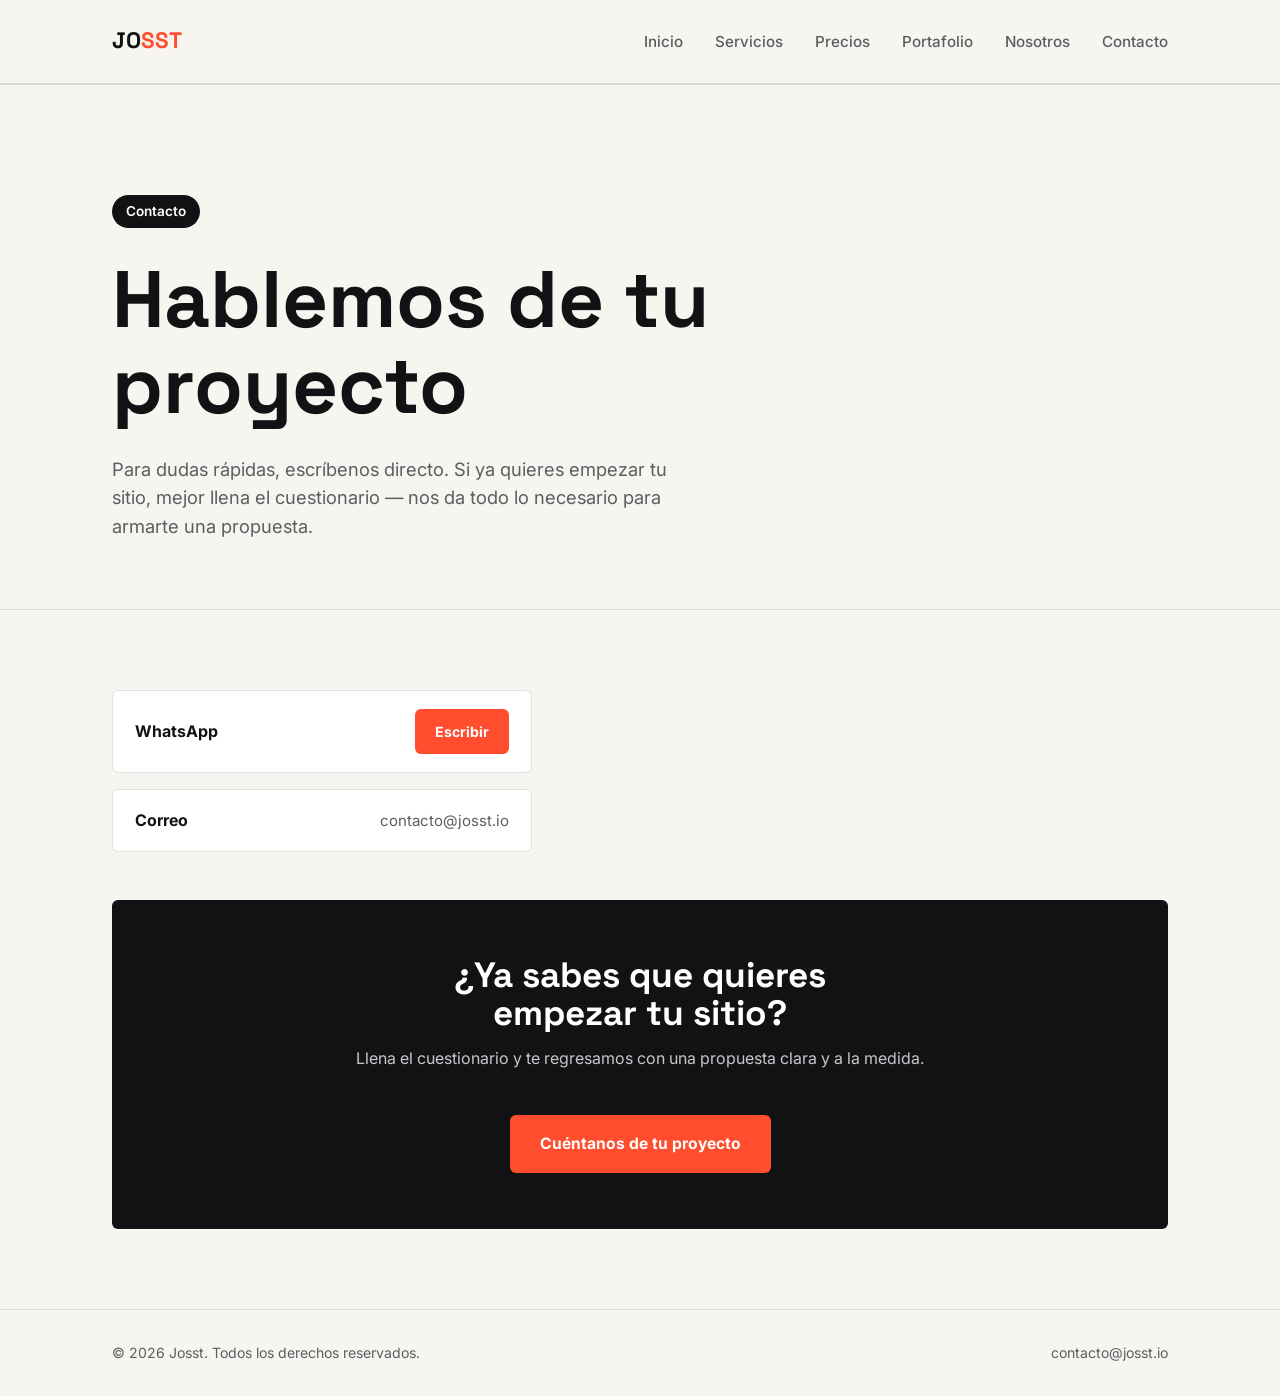
==== contacto.html @ 2887ed7b "Add files via upload" ====
<!DOCTYPE html>
<html lang="es">
<head>
<meta charset="UTF-8">
<meta name="viewport" content="width=device-width, initial-scale=1.0">
<meta name="description" content="Contacta a Josst para platicar sobre tu proyecto de sitio web.">
<meta property="og:title" content="Contacto — Josst">
<meta property="og:type" content="website">
<link rel="icon" href="favicon.svg" type="image/svg+xml">
<title>Contacto — Josst</title>
<link rel="preconnect" href="https://fonts.googleapis.com">
<link rel="preconnect" href="https://fonts.gstatic.com" crossorigin>
<link href="https://fonts.googleapis.com/css2?family=Space+Grotesk:wght@500;700&family=Inter:wght@400;500;600;700&display=swap" rel="stylesheet">
<link rel="stylesheet" href="styles.css">
</head>
<body>

<header>
  <div class="header-row">
    <a href="index.html" class="wordmark">JO<span>SST</span></a>
    <button class="nav-toggle" id="navToggle" aria-expanded="false" aria-controls="primaryNav">Menú</button>
    <nav class="primary-nav" id="primaryNav">
      <a href="index.html">Inicio</a>
      <a href="servicios.html">Servicios</a>
      <a href="precios.html">Precios</a>
      <a href="portafolio.html">Portafolio</a>
      <a href="nosotros.html">Nosotros</a>
      <a href="contacto.html">Contacto</a>
    </nav>
  </div>
</header>

<section class="hero" style="padding-bottom:50px;">
  <div class="wrap">
    <span class="eyebrow">Contacto</span>
    <h1>Hablemos de tu proyecto</h1>
    <p class="lede">Para dudas rápidas, escríbenos directo. Si ya quieres empezar tu sitio, mejor llena el cuestionario — nos da todo lo necesario para armarte una propuesta.</p>
  </div>
</section>

<section>
  <div class="wrap">
    <div class="contact-methods reveal">
      <div class="contact-method">
        <span class="label">WhatsApp</span>
        <a href="https://wa.me/5217228738230" target="_blank" rel="noopener" class="btn btn-primary" style="padding:10px 18px; font-size:0.88rem;">Escribir</a>
      </div>
      <div class="contact-method">
        <span class="label">Correo</span>
        <span class="value">contacto@josst.io</span>
      </div>
    </div>

    <div class="cta-band reveal" style="margin-top:48px;">
      <h2>¿Ya sabes que quieres empezar tu sitio?</h2>
      <p>Llena el cuestionario y te regresamos con una propuesta clara y a la medida.</p>
      <a href="cuestionario.html" class="btn btn-primary">Cuéntanos de tu proyecto</a>
    </div>
  </div>
</section>

<footer>
  <div class="wrap footer-row">
    <span>© 2026 Josst. Todos los derechos reservados.</span>
    <span>contacto@josst.io</span>
  </div>
</footer>

<script src="script.js"></script>
</body>
</html>
---- styles.css ----
:root{
  --paper:#F7F5F0;
  --ink:#111214;
  --muted:#5B5D62;
  --line:rgba(17,18,20,0.12);
  --coral:#FF4D2E;
  --coral-light:#FF7B5C;
  --blue:#2D5BFF;
  --radius:6px;
  --maxw:1120px;
}
*{box-sizing:border-box;}
body{
  margin:0;
  background:var(--paper);
  color:var(--ink);
  font-family:'Inter', sans-serif;
  line-height:1.55;
  -webkit-font-smoothing:antialiased;
}
h1,h2,h3{
  font-family:'Space Grotesk', sans-serif;
  font-weight:700;
  margin:0;
  line-height:1.08;
}
a{color:inherit;}
.wrap{max-width:var(--maxw); margin:0 auto; padding:0 32px;}

/* ---------- Header ---------- */
header{
  padding:24px 0;
  border-bottom:1px solid var(--line);
}
.header-row{
  display:flex;
  align-items:center;
  justify-content:space-between;
  max-width:var(--maxw);
  margin:0 auto;
  padding:0 32px;
}
.wordmark{
  font-family:'Space Grotesk', sans-serif;
  font-weight:800;
  font-size:1.4rem;
  text-decoration:none;
  color:var(--ink);
}
.wordmark span{color:var(--coral);}
nav.primary-nav{display:flex; gap:32px;}
nav.primary-nav a{
  text-decoration:none;
  color:var(--muted);
  font-size:0.95rem;
  font-weight:500;
}
nav.primary-nav a:hover{color:var(--ink);}

/* ---------- Hero ---------- */
.hero{padding:110px 0 90px;}
.hero .eyebrow{
  display:inline-block;
  background:var(--ink);
  color:#fff;
  padding:6px 14px;
  border-radius:20px;
  font-size:0.85rem;
  font-weight:600;
  margin-bottom:28px;
}
.hero h1{
  font-size:clamp(2.6rem, 7vw, 5rem);
  max-width:16ch;
}
.hero h1 .accent{color:var(--coral);}
.hero p.lede{
  margin-top:26px;
  max-width:48ch;
  font-size:1.15rem;
  color:var(--muted);
}
.hero-actions{margin-top:36px; display:flex; gap:16px; flex-wrap:wrap;}
.btn{
  display:inline-block;
  padding:15px 28px;
  border-radius:var(--radius);
  text-decoration:none;
  font-weight:700;
  font-size:0.98rem;
  border:2px solid transparent;
  cursor:pointer;
  font-family:inherit;
}
.btn-primary{background:var(--coral); color:#fff;}
.btn-primary:hover{background:var(--coral-light);}
.btn-outline{background:transparent; border-color:var(--ink); color:var(--ink);}
.btn-outline:hover{background:var(--ink); color:#fff;}

/* ---------- Sections ---------- */
section{padding:80px 0; border-top:1px solid var(--line);}
.section-head{max-width:52ch; margin-bottom:48px;}
.section-head .eyebrow-small{
  color:var(--coral);
  font-weight:700;
  font-size:0.9rem;
  display:block;
  margin-bottom:10px;
}
.section-head h2{font-size:clamp(1.8rem, 3.5vw, 2.6rem);}
.section-head p{color:var(--muted); margin-top:14px; font-size:1.05rem;}

.services-grid{
  display:grid;
  grid-template-columns:repeat(3, 1fr);
  gap:24px;
}
.service-card{
  background:#fff;
  border:1px solid var(--line);
  border-radius:var(--radius);
  padding:32px 28px;
}
.service-card .num{
  font-family:'Space Grotesk', sans-serif;
  font-weight:700;
  color:var(--blue);
  font-size:0.9rem;
  margin-bottom:14px;
  display:block;
}
.service-card h3{font-size:1.25rem; margin-bottom:12px;}
.service-card p{color:var(--muted); font-size:0.96rem;}

.cta-band{
  background:var(--ink);
  color:#fff;
  border-radius:var(--radius);
  padding:56px 44px;
  text-align:center;
}
.cta-band h2{font-size:clamp(1.6rem, 3.5vw, 2.2rem); max-width:20ch; margin:0 auto;}
.cta-band p{color:#C7C8CB; margin-top:14px;}
.cta-band .btn-primary{margin-top:28px;}

footer{
  padding:32px 0;
  border-top:1px solid var(--line);
  font-size:0.88rem;
  color:var(--muted);
}
.footer-row{display:flex; justify-content:space-between; flex-wrap:wrap; gap:12px;}

/* ---------- Scroll reveal ---------- */
.reveal{opacity:0; transform:translateY(18px); transition:opacity 0.6s ease, transform 0.6s ease;}
.reveal.in-view{opacity:1; transform:none;}
@media (prefers-reduced-motion: reduce){
  .reveal{opacity:1; transform:none; transition:none;}
}

.nav-toggle{
  display:none;
  background:none;
  border:2px solid var(--ink);
  color:var(--ink);
  padding:7px 12px;
  border-radius:6px;
  cursor:pointer;
  font-weight:700;
  font-family:inherit;
}

/* ---------- Portfolio ---------- */
.portfolio-card{
  background:#fff;
  border:1px solid var(--line);
  border-radius:var(--radius);
  overflow:hidden;
  margin-bottom:32px;
}
.portfolio-card img{
  width:100%;
  display:block;
  border-bottom:1px solid var(--line);
}
.portfolio-card-body{padding:24px 28px;}
.portfolio-card-body h3{font-size:1.3rem; margin-bottom:8px;}
.portfolio-card-body p{color:var(--muted); font-size:0.98rem; margin:0 0 14px;}
.tag-row{display:flex; gap:8px; flex-wrap:wrap;}
.tag{
  background:var(--paper);
  border:1px solid var(--line);
  border-radius:20px;
  padding:5px 12px;
  font-size:0.82rem;
  font-weight:600;
  color:var(--muted);
}

/* ---------- Bio (Nosotros) ---------- */
.bio-wrap{
  display:grid;
  grid-template-columns:140px 1fr;
  gap:32px;
  align-items:start;
}
.bio-avatar{
  width:140px;
  height:140px;
  border-radius:50%;
  background:var(--ink);
  color:#fff;
  display:flex;
  align-items:center;
  justify-content:center;
  font-family:'Space Grotesk', sans-serif;
  font-weight:700;
  font-size:2.4rem;
}
.bio-wrap h3{font-size:1.4rem; margin-bottom:6px;}
.bio-wrap .role{color:var(--coral); font-weight:700; font-size:0.92rem; margin-bottom:16px;}
.bio-wrap p{color:var(--muted); font-size:1.02rem;}

/* ---------- Pricing table (web) ---------- */
.pricing-table-wrap{overflow-x:auto;}
table.pricing{
  width:100%;
  border-collapse:collapse;
  font-size:0.92rem;
}
table.pricing th, table.pricing td{
  padding:12px 14px;
  border:1px solid var(--line);
  text-align:center;
}
table.pricing td:first-child, table.pricing th:first-child{
  text-align:left;
  font-weight:600;
}
table.pricing thead th{
  background:var(--ink);
  color:#fff;
}
table.pricing thead th.highlight{background:var(--coral);}
table.pricing tbody td.highlight{background:#FFE9E2; font-weight:700;}
table.pricing tbody tr:nth-child(even) td:not(.highlight){background:#F1EFE9;}

/* ---------- Contact methods ---------- */
.contact-methods{display:flex; flex-direction:column; gap:16px; max-width:420px;}
.contact-method{
  display:flex;
  align-items:center;
  justify-content:space-between;
  border:1px solid var(--line);
  border-radius:var(--radius);
  padding:18px 22px;
  background:#fff;
}
.contact-method .label{font-weight:700;}
.contact-method .value{color:var(--muted); font-size:0.94rem;}

/* ---------- Responsive ---------- */
@media (max-width:860px){
  .services-grid{grid-template-columns:1fr;}
  nav.primary-nav{
    display:none;
    position:absolute;
    top:100%;
    left:0;
    right:0;
    background:#fff;
    flex-direction:column;
    padding:16px 20px 24px;
    gap:16px;
    border-bottom:1px solid var(--line);
    z-index:20;
  }
  nav.primary-nav.open{display:flex;}
  .nav-toggle{display:inline-block;}
  .header-row{position:relative; padding:0 20px;}
  .wrap{padding:0 20px;}
  .hero{padding:70px 0 60px;}
  section{padding:60px 0;}
  .cta-band{padding:40px 24px;}
  .bio-wrap{grid-template-columns:1fr; text-align:center;}
  .bio-avatar{margin:0 auto;}
  table.pricing{font-size:0.82rem;}
}
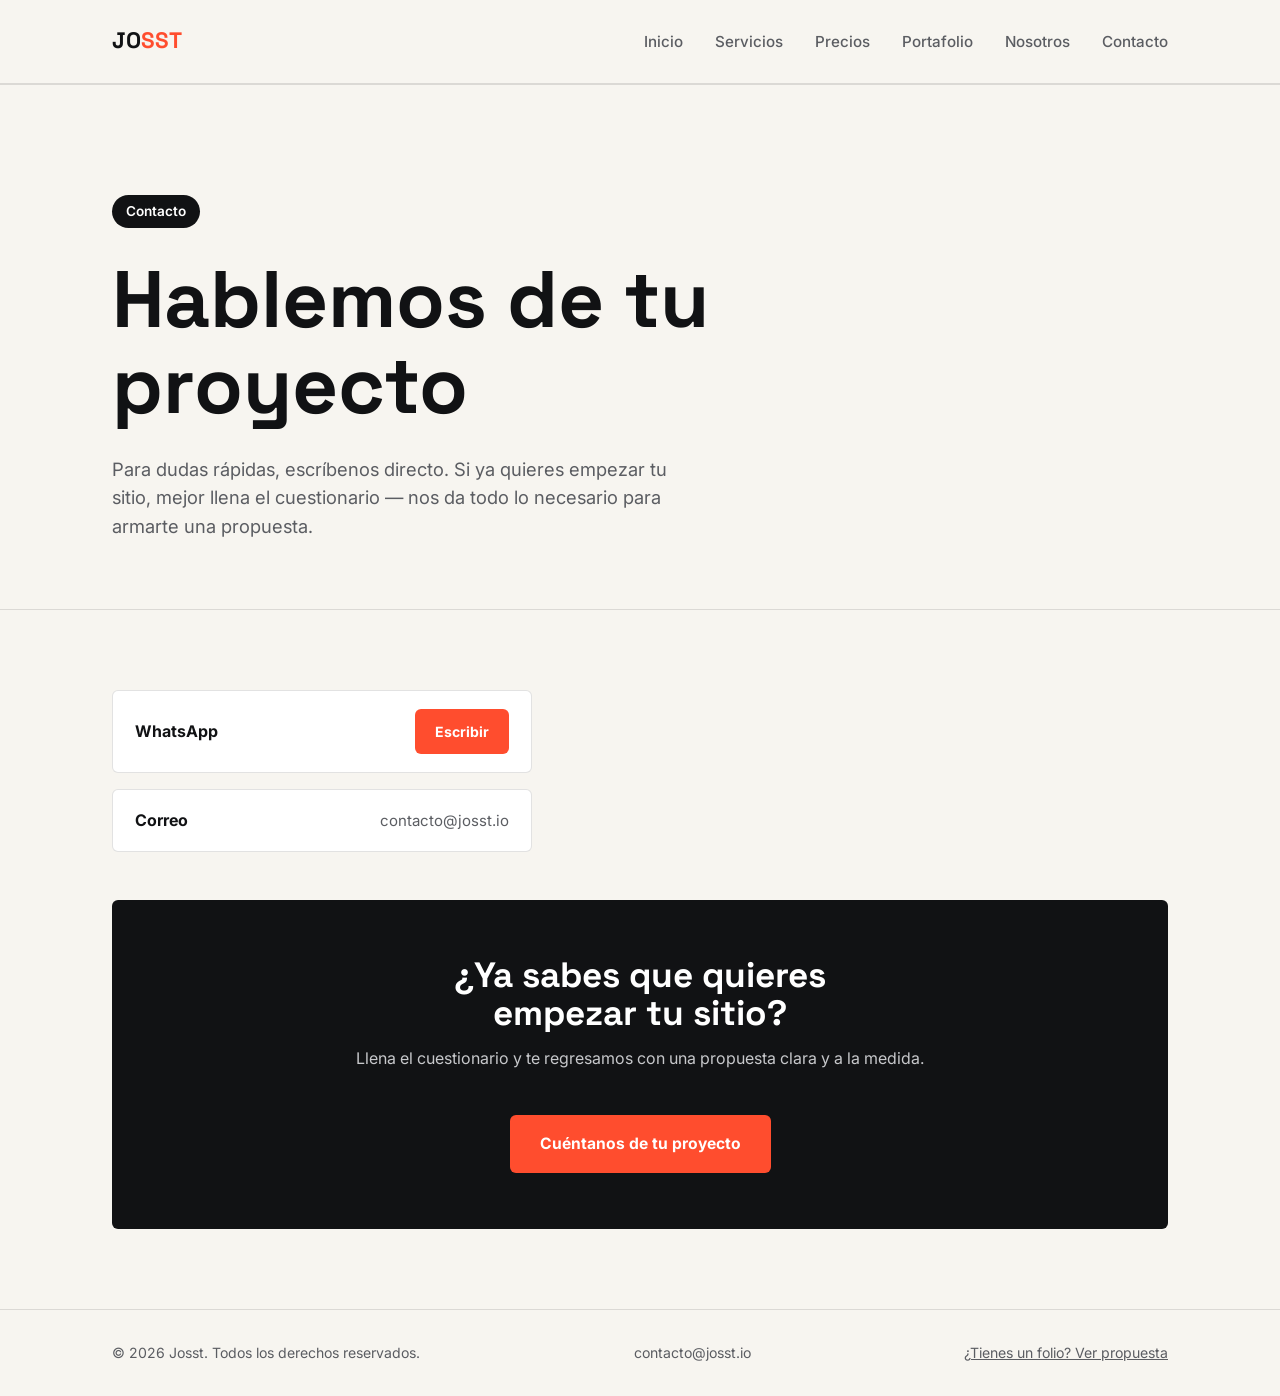
==== commit b9e67270: "Add files via upload" ====
--- a/contacto.html
+++ b/contacto.html
@@ -63,7 +63,7 @@
   <div class="wrap footer-row">
     <span>© 2026 Josst. Todos los derechos reservados.</span>
     <span>contacto@josst.io</span>
-  </div>
+  <span><a href="mi-propuesta.html">¿Tienes un folio? Ver propuesta</a></span></div>
 </footer>
 
 <script src="script.js"></script>
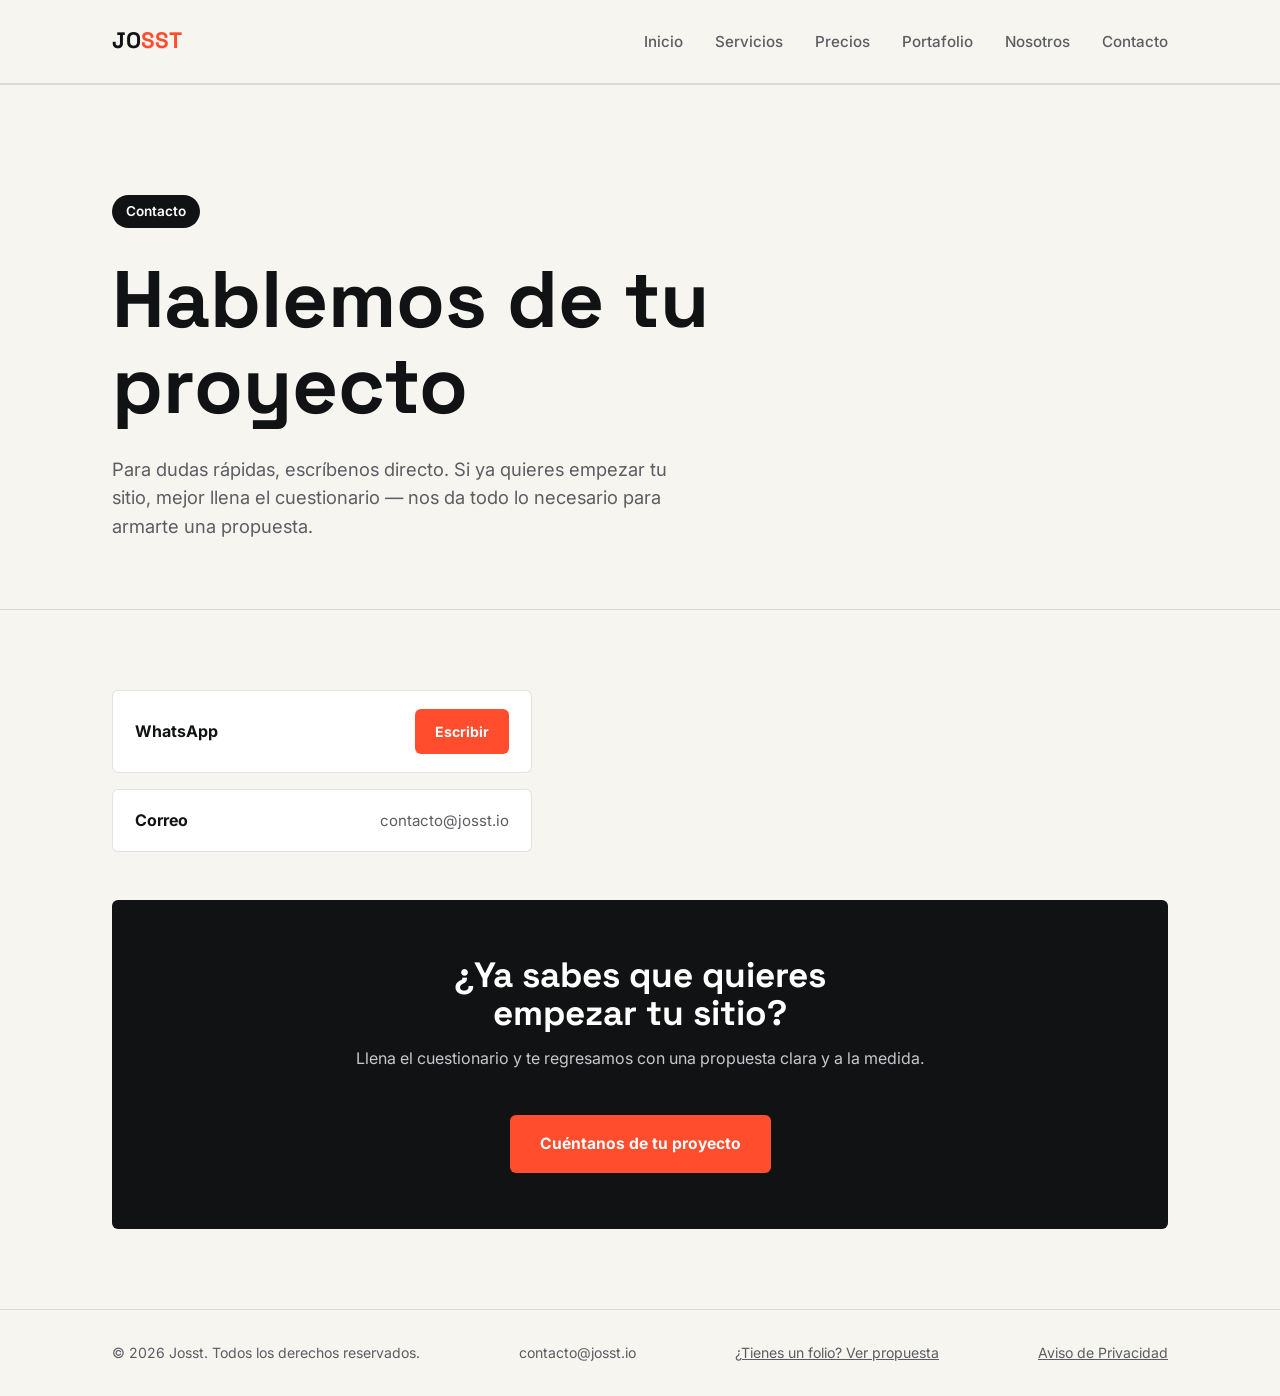
==== commit d68ea13b: "Add files via upload" ====
--- a/contacto.html
+++ b/contacto.html
@@ -63,7 +63,7 @@
   <div class="wrap footer-row">
     <span>© 2026 Josst. Todos los derechos reservados.</span>
     <span>contacto@josst.io</span>
-  <span><a href="mi-propuesta.html">¿Tienes un folio? Ver propuesta</a></span></div>
+  <span><a href="mi-propuesta.html">¿Tienes un folio? Ver propuesta</a></span> <span><a href="aviso-privacidad.html">Aviso de Privacidad</a></span></div>
 </footer>
 
 <script src="script.js"></script>
